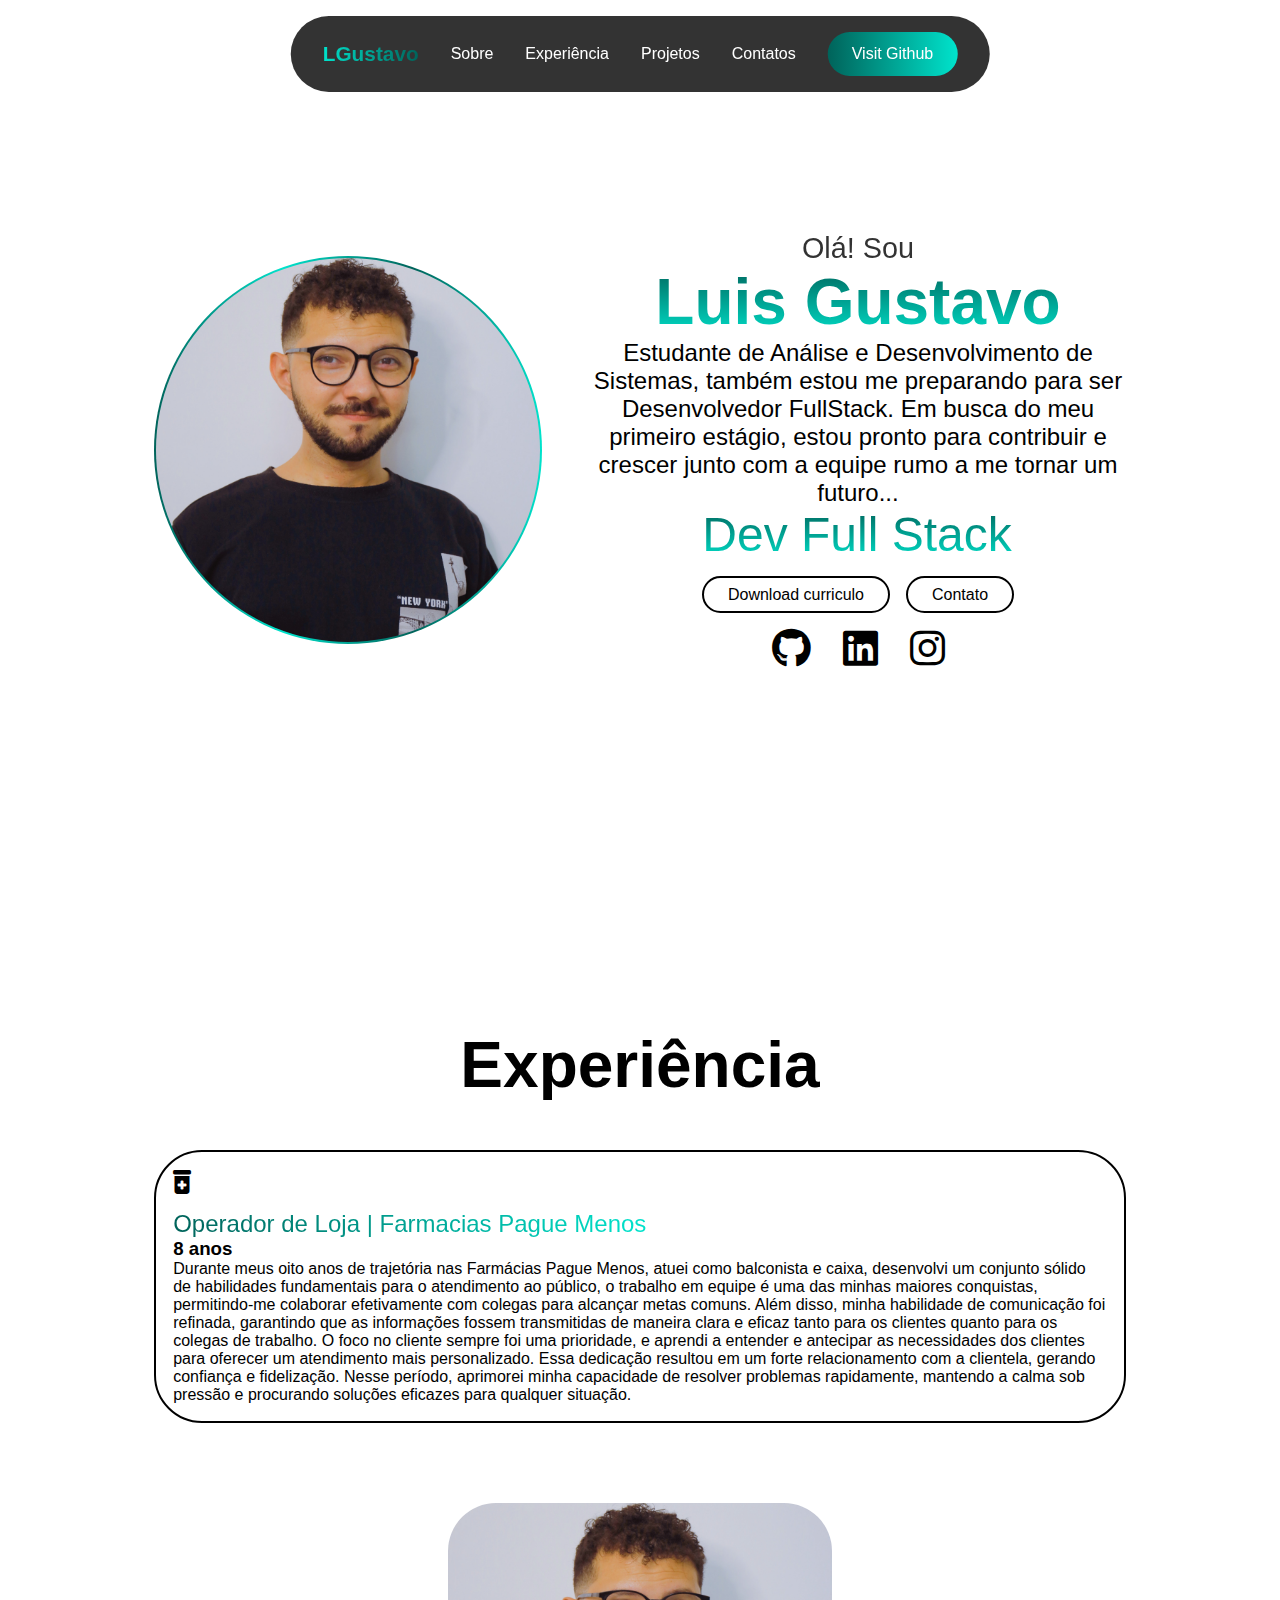
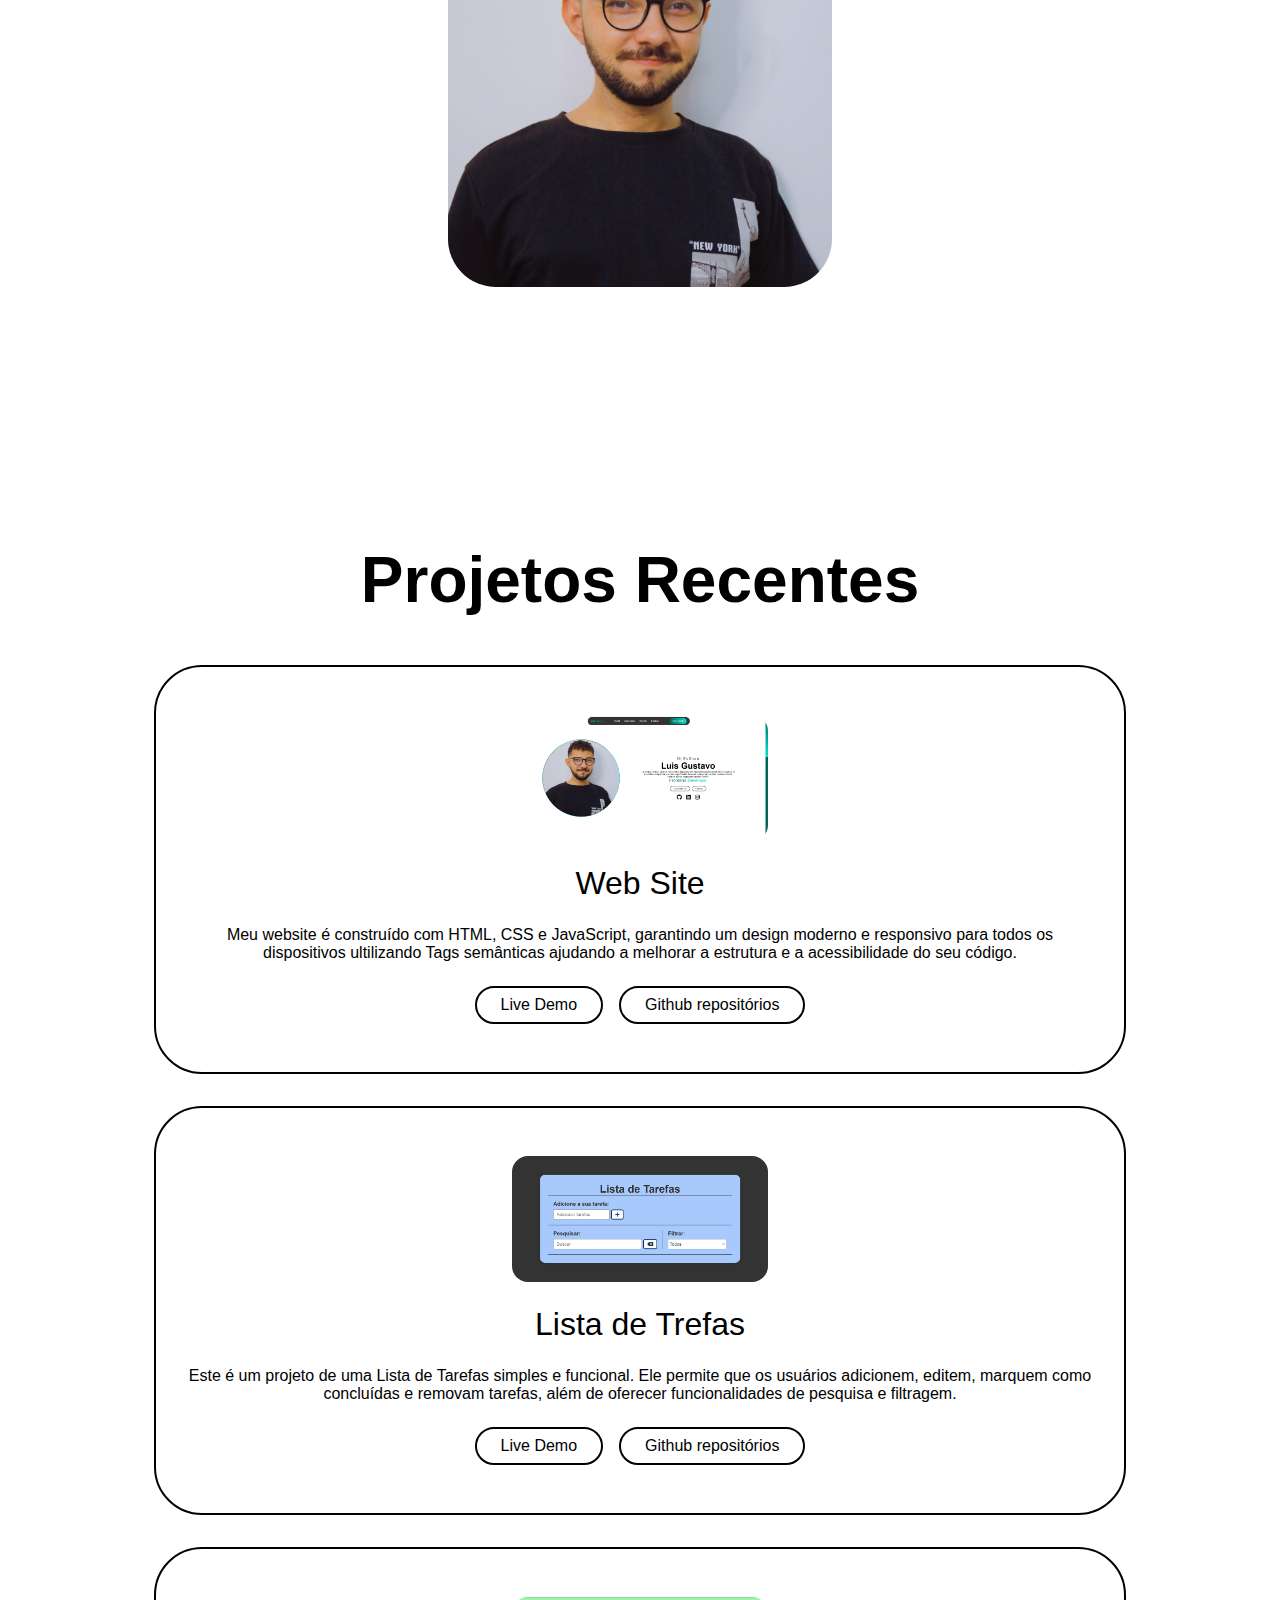
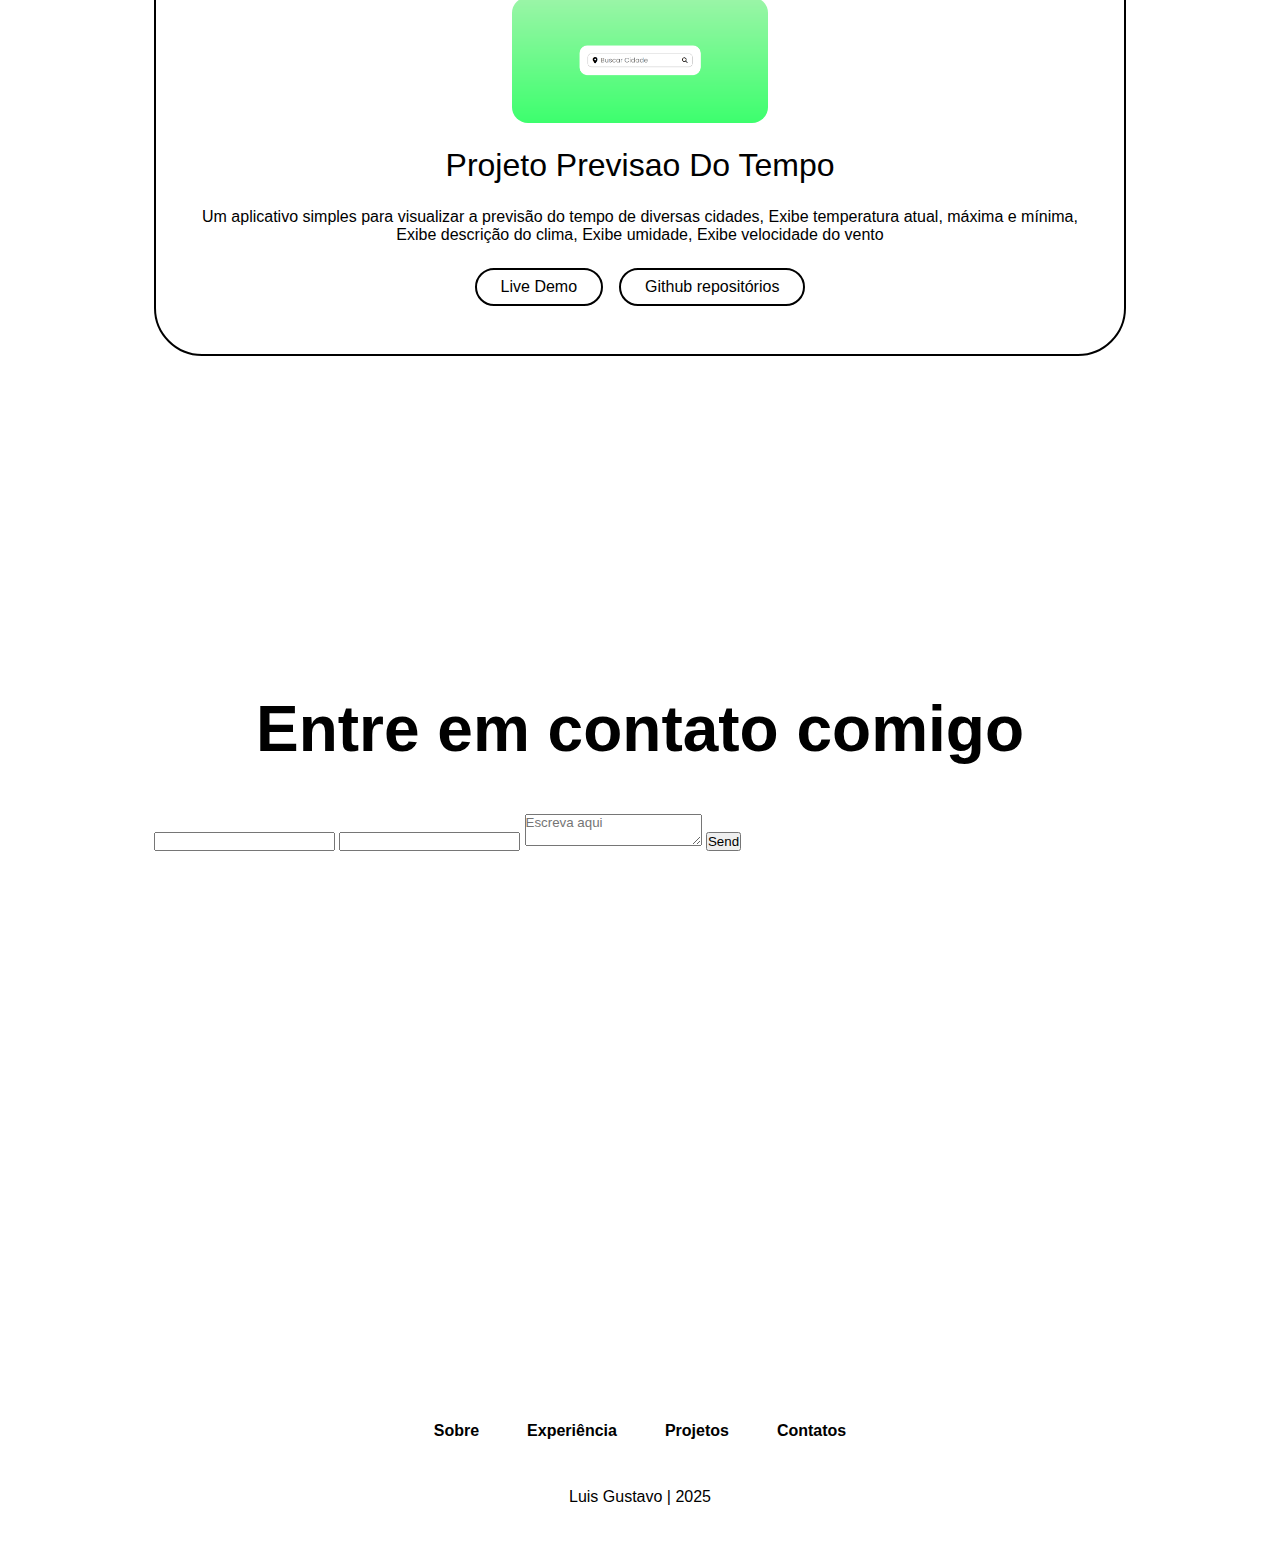
==== index.html @ 814be3de "no ar" ====
<!DOCTYPE html>
<html lang="pt-BR">
    <head>
        <meta charset="UTF-8" />
        <meta name="viewport" content="width=device-width, initial-scale=1.0" />
        <link rel="stylesheet" href="src/styles/styles.css" />
        <link rel="shortcut icon" href="face-smile-regular.svg" type="image/x-icon">
        <link
            rel="stylesheet"
            href="https://cdnjs.cloudflare.com/ajax/libs/font-awesome/6.7.2/css/all.min.css"
        />
        <title>LGustavo</title>
    </head>
    <body>
        <header class="header">
            <a href="#" class="logo"><span>LGustavo</span></a>

            <ul class="nav-links">
                <li>
                    <a href="#about">Sobre</a>
                </li>
                <li>
                    <a href="#experience">Experiência</a>
                </li>
                <li>
                    <a href="#projects">Projetos</a>
                </li>
                <li>
                    <a href="#contact">Contatos</a>
                </li>
            </ul>
            <i class="fa-solid fa-bars" id="menu-icon"></i>
            <a class="visit-btn" target="_blank" rel="noopener noreferrer" href="https://github.com/lgGustavodev">Visit Github</a>
        </header>
        <section id="about" class="about">
            <div class="about-container">
                <div class="container-img">
                    <img src="src/img/foto 2.png" alt="foto luis gustavo" />
                </div>

                <div class="info-box">
                    <div class="text">
                        <h3>Olá! Sou </h3>
                        <h1>Luis Gustavo</h1>
                        
                        <p>
                            Estudante de Análise e Desenvolvimento de Sistemas, também estou me preparando para ser Desenvolvedor FullStack. Em busca do meu primeiro estágio, estou pronto para contribuir e crescer junto com a equipe rumo a me tornar um futuro...
                        </p>
                        <span class="typing"></span>
                    </div>
                    <div class="btn-group">
                        <div><a rel="noopener noreferrer" href="Luis Gustavo Paz Barbosa (1).pdf" download="Luis Gustavo curriculo" class="btn">Download curriculo</a></div>

                        <div >
                            <a href="#contact" class="btn">Contato</a>
                        </div>
                    </div>
                    <div class="socials">
                        <a target="_blank" rel="noopener noreferrer" href="https://github.com/lgGustavodev"><i class="fa-brands fa-github"></i></a>
                        <a target="_blank" rel="noopener noreferrer" href="https://www.linkedin.com/in/lggustavodev/"><i class="fa-brands fa-linkedin"></i></a>
                        <a target="_blank" rel="noopener noreferrer" href="https://www.instagram.com/lggustavodev/"><i class="fa-brands fa-instagram"></i></a>
                    </div>
                </div>
            </div>
        </section>
        <section id="experience" class="experience">
            <h2 class="section-title">Experiência</h2>
            <div class="experience-info">
                <div class="grid">
                    <div class="grid-card">
                        <i class="fa-solid fa-prescription-bottle-medical"></i>
                        <span>Operador de Loja | Farmacias Pague Menos</span>
                        <h3>8 anos</h3>
                        <p>
                            Durante meus oito anos de trajetória nas Farmácias
                            Pague Menos, atuei como balconista e caixa,
                            desenvolvi um conjunto sólido de habilidades
                            fundamentais para o atendimento ao público, o
                            trabalho em equipe é uma das minhas maiores
                            conquistas, permitindo-me colaborar efetivamente com
                            colegas para alcançar metas comuns. Além disso,
                            minha habilidade de comunicação foi refinada,
                            garantindo que as informações fossem transmitidas de
                            maneira clara e eficaz tanto para os clientes quanto
                            para os colegas de trabalho. O foco no cliente
                            sempre foi uma prioridade, e aprendi a entender e
                            antecipar as necessidades dos clientes para oferecer
                            um atendimento mais personalizado. Essa dedicação
                            resultou em um forte relacionamento com a clientela,
                            gerando confiança e fidelização. Nesse período,
                            aprimorei minha capacidade de resolver problemas
                            rapidamente, mantendo a calma sob pressão e
                            procurando soluções eficazes para qualquer situação.
                        </p>
                    </div>
                </div>
                <img src="src/img/foto 2.png" alt="Foto Luis Gustavo" />
            </div>
        </section>
        <section id="projects" class="projects">
            <h2 class="section-title">Projetos Recentes</h2>
            <div class="projects-grid">
                <div class="project-card">
                    <img src="src/img/webSite.png" alt="WebSite" />
                    <h3>Web Site</h3>
                    <p>
                        Meu website é construído com HTML, CSS e JavaScript,
                        garantindo um design moderno e responsivo para todos os
                        dispositivos ultilizando Tags semânticas ajudando a melhorar a estrutura e a acessibilidade do seu código.
                    </p>
                    <div class="btn-group">
                        <a class="btn" target="_blank" rel="noopener noreferrer" href="https://github.com/lgGustavodev">Live Demo</a>
                        <a class="btn" rel="noopener noreferrer" href="">Github repositórios</a>
                    </div>
                </div>
                <div class="project-card">
                <img src="src/img/listadetarefas.png" alt="Lista de tarefas" />
                <h3>Lista de Trefas</h3>
                <p>
                    Este é um projeto de uma Lista de Tarefas simples e funcional. Ele permite que os usuários adicionem, editem, marquem como concluídas e removam tarefas, além de oferecer funcionalidades de pesquisa e filtragem.
                </p>
                <div class="btn-group">
                    <a class="btn" href="https://lggustavodev.github.io/Lista-de-Tarefas/" target="_blank" rel="noopener noreferrer">Live Demo</a>
                    <a class="btn" href="https://github.com/lgGustavodev/Lista-de-Tarefas" target="_blank" rel="noopener noreferrer">Github repositórios</a>
                </div>
            
            </div>
            <div class="project-card">
            <img src="src/img/previsaoTempo.png" alt="previsaoDoTempo" />
            <h3>Projeto Previsao Do Tempo</h3>
            <p>Um aplicativo simples para visualizar a previsão do tempo de diversas cidades, Exibe temperatura atual, máxima e mínima,
                Exibe descrição do clima,
                Exibe umidade,
                Exibe velocidade do vento
            </p>
            <div class="btn-group">
                <a class="btn" href="https://lggustavodev.github.io/PrevisaoDoTempo.github.io/" target="_blank" rel="noopener noreferrer">Live Demo</a>
                <a class="btn" href="https://github.com/lgGustavodev/PrevisaoDoTempo.github.io" target="_blank" rel="noopener noreferrer">Github repositórios</a>
            </div>
        </section>
        <section class="contact" id="contact">
            <div class="input-box">
                <h2 class="section-title">
                    Entre em contato comigo</h2>
            </div>
            <form action="https://formsubmit.co/lggustavodev@gmail.com" method="POST">
                <input type="text" name="name" required>
                <input type="email" name="email" required>
                <textarea name="message" placeholder="Escreva aqui" id=""></textarea>
                <input type="hidden" name="_next" value="https://127.0.0.1:5501/obrigado.html">
                <button type="submit">Send</button>
            </form>
        </section>
        <footer>
            <ul>
                <li>
                    <a href="#about">Sobre</a>
                </li>
                <li>
                    <a href="#experience">Experiência</a>
                </li>
                <li>
                    <a href="#projects">Projetos</a>
                </li>
                <li>
                    <a href="#contact">Contatos</a>
                </li>
            </ul>
            <p class="copyright"> Luis Gustavo | 2025</p>
        </footer>
        <script src="src/javascript/script.js"></script>
    </body>
</html>
---- src/styles/styles.css ----
* {
    padding: 0;
    margin: 0;
    box-sizing: border-box;
    font-family: Arial, Helvetica, sans-serif;
    text-decoration: none;
    scroll-behavior: smooth;
    list-style: none;
}
/* HEADER MENU */
header {
    position: fixed;
    top: 1rem;
    left: 50%;
    transform: translateX(-50%);
    display: flex;
    align-items: center;
    justify-content: center;
    gap: 5rem;
    background-color: rgb(0, 0, 0, 0.8);
    /*backdrop-filter: blur(8px);*/
    color: white;
    padding: 0.5rem 1.5rem;
    border-radius: 3rem;
    z-index: 10;
}
.logo {
    background: linear-gradient(to right, #00e3cc, #00635a);
    background-clip: text;
    color: transparent;
    font-size: 1.3rem;
    font-weight: 600;
    text-wrap: nowrap;
    transition: 0.3s ease;
}

.logo:hover {
    background: linear-gradient(to right, #00635a, #00e3cc);
    background-clip: text;
    color: transparent;
    transition: 0.3s ease;
    transform: scale(1.1);
}

.nav-links {
    display: flex;
    gap: 2rem;
}

li a {
    position: relative;
    color: white;
    font-weight: 300;
}
li a::before {
    position: absolute;
    content: "";
    width: 0;
    left: 0;
    height: 5px;
    top: 25px;
    border-radius: 1rem;
    transition: 0.3s ease-in-out;
    background: linear-gradient(to right, #00635a, #00e3cc);
}
li a:hover:before {
    width: 100%;
}

.visit-btn {
    padding: 0.8rem 1.5rem;
    border-radius: 3rem;
    border: none;
    font-weight: 500;
    font-size: 1rem;
    color: white;
    cursor: pointer;
    text-wrap: nowrap;
    transition: 0.3s ease-in-out;
    background: linear-gradient(to right, #00635a, #00e3cc);
}
.visit-btn:hover {
    background: linear-gradient(to right, #00e3cc, #00635a);

    transform: scale(1.03);
}

#menu-icon {
    font-size: 2rem;
    display: none;
}

/* SECTION ABOUT */

section {
    min-height: 100vh;
    padding: 8rem 12%;
    width: 100%;
    position: relative;
}
.about {
    display: flex;
    align-items: center;
    justify-content: center;
}

.about .about-container {
    display: flex;
    align-items: center;
    justify-content: center;
    gap: 7rem;
}

.container-img {
    display: inline-block;
    padding: 2px;
    background: linear-gradient(to right, #00635a, #00e3cc, #00635a, #00e3cc);
    border-radius: 50%;
}

.about img {
    display: block;
    width: 30vw;
    border-radius: 50%;
}
.info-box {
    display: flex;
    flex-direction: column;
    text-align: center;
    align-items: center;
    justify-content: center;
    gap: 1.5rem;
}
.info-box p {
    font-size: 1.5rem;
}
.info-box h3 {
    font-size: 1.8rem;
    font-weight: 500;
    opacity: 0.8;
}

.info-box h1 {
    background: linear-gradient(#00635a, #00e3cc);
    background-clip: text;
    color: transparent;
    font-size: 4rem;
    font-weight: 600;
    text-wrap: nowrap;
    transition: 0.3s ease-in-out;
}

.info-box span {
    background: linear-gradient(#00635a, #00e3cc);
    background-clip: text;
    color: transparent;
    font-size: 3rem;
}
/*SECTION EXPERIENCE*/
.btn-group {
    display: flex;
    gap: 1rem;
}
.btn {
    border-radius: 3rem;
    padding: 0.5rem 1.5rem;
    border: 2px solid black;

    color: black;
    font-weight: 400;
    text-wrap: nowrap;
    transition: 0.2s ease-in-out;
}

.btn:hover {
    background: linear-gradient(#00635a, #00e3cc);
    color: rgb(3, 3, 3);
    font-weight: 500;
}
.socials {
    display: flex;
    gap: 2rem;
}

.socials i {
    font-size: 2.5rem;
    color: black;
    cursor: pointer;
    transition: 0.2s ease-in-out;
}
.socials i:hover {
    transform: scale(1.1);
    background: linear-gradient(
        #00635a,
        #00e3cc
    ); /* Defina o gradiente de cores */
    -webkit-background-clip: text; /* Aplica o gradiente ao texto */
    background-clip: text; /* Aplica o gradiente ao texto */
    color: transparent; /* Torna o texto transparente para que o gradiente apareça */
}
.section-title {
    text-align: center;
    font-size: 4rem;
    font-weight: 600;
    margin-bottom: 3rem;
}
.experience-info {
    display: flex;
    align-items: center;
    justify-content: center;
    gap: 5rem;
}
.experience img {
    width: 24vw;
    border-radius: 3rem;
}
.grid {
    display: flex;
    flex-direction: column;
}
.grid-card {
    border: 2px solid black;
    border-radius: 3rem;
    padding: 3rem;
    display: flex;
    flex-direction: column;
    align-items: baseline;
    justify-content: left;
    cursor: pointer;
    transition: 0.2s ease-in-out;
}
.grid-card:hover {
    transform: scale(1.02);
    background-color: black;
    color: white;
}

.grid-card i {
    font-size: 1.5rem;
    margin-bottom: 1rem;
}
.grid-card span {
    font-size: 1.5rem;
    font-weight: 500;
    background: linear-gradient(to right, #00635a, #00e3cc);
    background-clip: text;
    color: transparent;
}
::-webkit-scrollbar {
    width: 20px;
}
::-webkit-scrollbar-track {
    background-color: #00635a;
}
::-webkit-scrollbar-thumb {
    background: linear-gradient(to bottom, #00635a, #00e3cc);
}

/* SECTION PROJECTS */
.projects-grid {
    display: flex;
    gap: 2rem;
}
.project-card {
    padding: 3rem 2rem;
    display: flex;
    flex-direction: column;
    align-items: center;
    justify-content: center;
    text-align: center;
    gap: 1.5rem;
    border: 2px solid black;
    border-radius: 3rem;
    cursor: pointer;
    transition: 0.3s ease-in-out;
}
.project-card:hover {
    background-color: black;
    color: white;
    transform: translateY(-10px) scale(1.02);
}

.project-card img {
    width: 20vw;
    border-radius: 1rem;
}

.project-card:hover .btn {
    border: 2px solid white;
    color: white;
}
.project-card:hover .btn:hover {
    border: 2px solid white;
    background-color: white;
    color: black;
}

.project-card h3 {
    font-size: 2rem;
    font-weight: 500;
}

/* Section Contact */

.input-box {
    display: flex;
    flex-direction: column;
    align-items: center;
    justify-content: center;
    text-align: center;
    gap: 2rem;
    margin-top: 5rem;
}
.input-box input {
    border-radius: 3rem;
    border: 2px solid black;
    padding: 2rem 8rem;
    font-size: 3rem;
}
.input-box input::placeholder {
    font-size: 3rem;
}

input {
    position: relative;

    text-align: center;
}

footer {
    bottom: 0;
    left: 0;
    height: 10rem;
    width: 100%;
    display: flex;
    flex-direction: column;
    gap: 1rem;
    align-items: center;
    justify-content: center;
}
footer ul {
    display: flex;
    align-items: center;
    gap: 3rem;
}
footer ul li a {
    color: black;
    font-weight: 600;
}
.copyright {
    font-size: 300;
    margin-top: 2rem;
}
/* responsivo*/

@media (max-width: 1280px) {
    header {
        padding: 1rem 2rem;
        gap: 2rem;
    }
    .about .about-container {
        gap: 3rem;
    }
    .experience-info {
        flex-direction: column;
    }
    .input-box input {
        padding: 2rem 5rem;
        font-size: 2.5rem;
    }
    .input input::placeholder {
        font-size: 2.5rem;
    }
    .experience img {
        width: 30vw;
    }
    .grid-card {
        padding: 1.1rem;
    }
    .projects-grid {
        display: flex;
        flex-direction: column;
        gap: 2rem;
    }
}

@media (max-width: 760px) {
    header {
        gap: 1rem;
        padding: 1rem 1rem;
    }
    header .logo {
        font-size: 1rem;
    }
    header .visit-btn {
        display: none;
    }
    .about {
        padding-top: 6rem;
    }
    .about-container {
        flex-direction: column;
    }
    .input-box input {
        padding: 1rem 2rem;
        font-size: 1.8rem;
    }
    .input-box input::placeholder {
        font-size: 1.8rem;
    }
    section {
        min-height: 100vh;
        padding: 5rem 5%;
        width: 100%;
        position: relative;
    }
    .experience img {
        width: 80vw;
    }
    .projects-grid {
        display: flex;
        flex-direction: column;
        gap: 2rem;
    }
    .project-card img {
        width: 75vw;
        border-radius: 1rem;
    }
}

@media (max-width: 600px) {
    header #menu-icon {
        display: block;
    }
    .about .about-container {
        gap: 1rem;
    }
    .nav-links {
        position: absolute;
        top: 100%;
        margin-top: 1rem;
        width: 50%;
        padding: 1rem;
        color: white;
        display: flex;
        flex-direction: column;
        text-align: center;
        background: rgba(0, 0, 0, 0.9);
        border-radius: 3rem;
        display: none;
    }
    .nav-links li {
        margin-top: 1.5rem;
        padding: 1rem;
    }
    .nav-links.active {
        display: flex;
    }
    header {
        padding: 1rem 4.5rem;
        gap: 5rem;
    }
    header .logo {
        font-size: 1.5rem;
    }
    .about-container img {
        width: 70vw;
    }
    .info-box h3 {
        font-size: 1.5rem;
    }
    .info-box h1 {
        font-size: 3.5rem;
    }

    .info-box p {
        font-size: 1.1rem;
    }
    .info-box span {
        font-size: 2.5rem;
    }

    .input-box input {
        padding: 0.5rem 3rem;
        width: 80%;
        font-size: 1.5rem;
    }
    .input-box input::placeholder {
        font-size: 1.5rem;
    }
    footer ul {
        gap: 0.6rem;
    }
}
/*animaco*/
.typing {
    border-right: 2px solid;
    white-space: nowrap;
    overflow: hidden;
    animation: blink-caret 0.75s step-end infinite;
}

@keyframes blink-caret {
    from,
    to {
        border-color: transparent;
    }
    50% {
        border-color: black;
    }
}
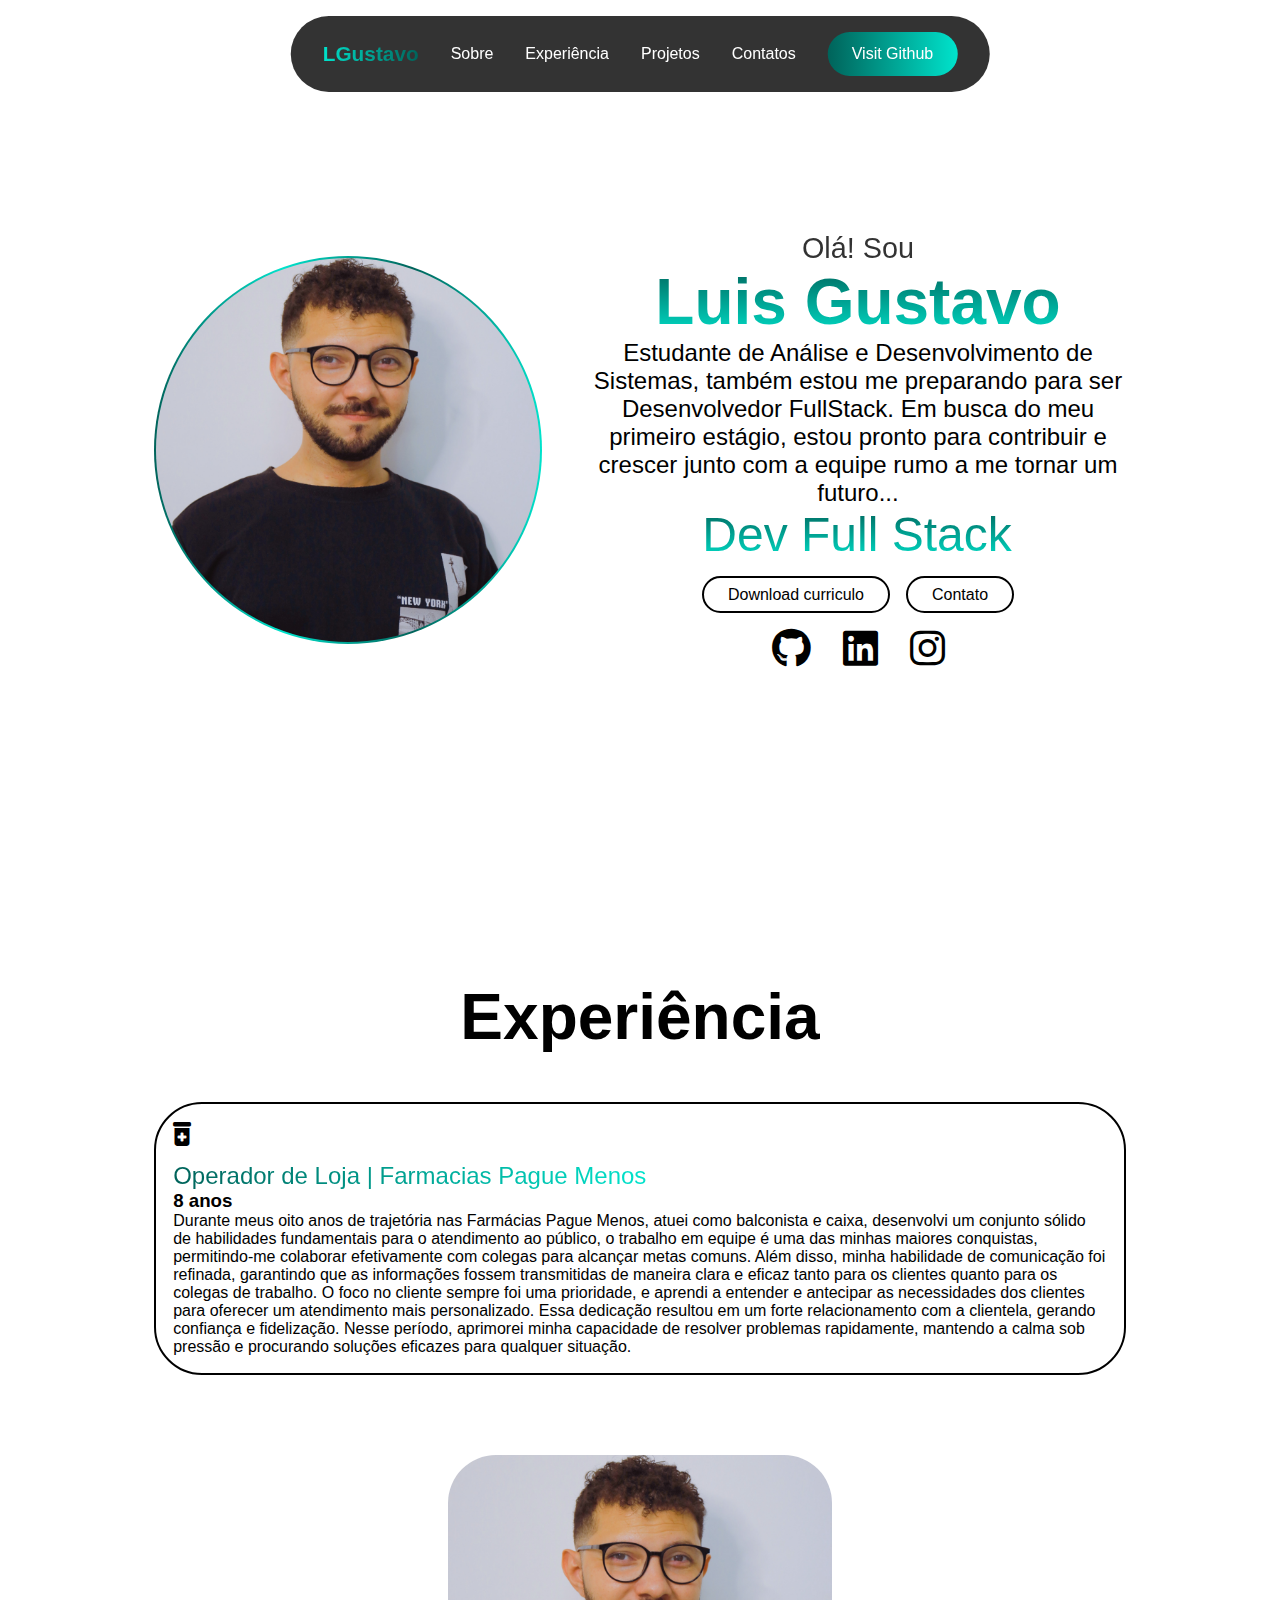
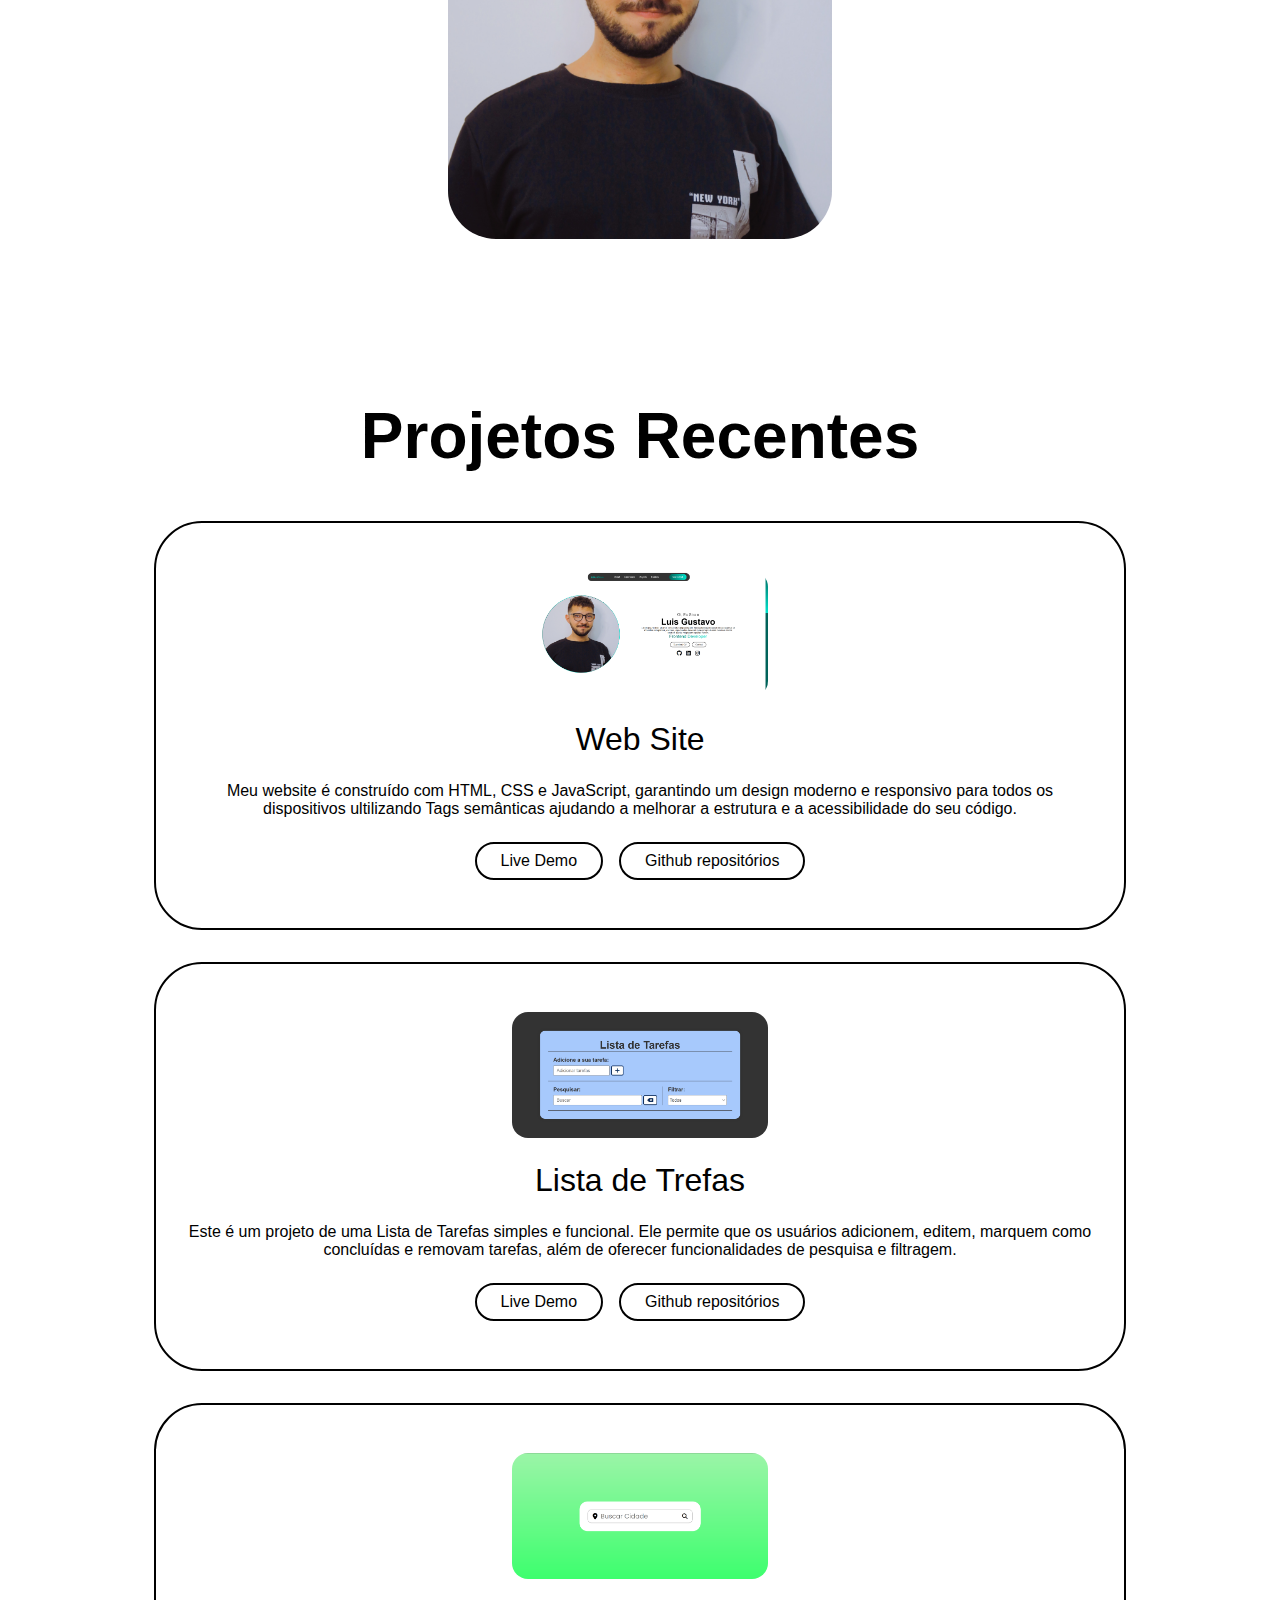
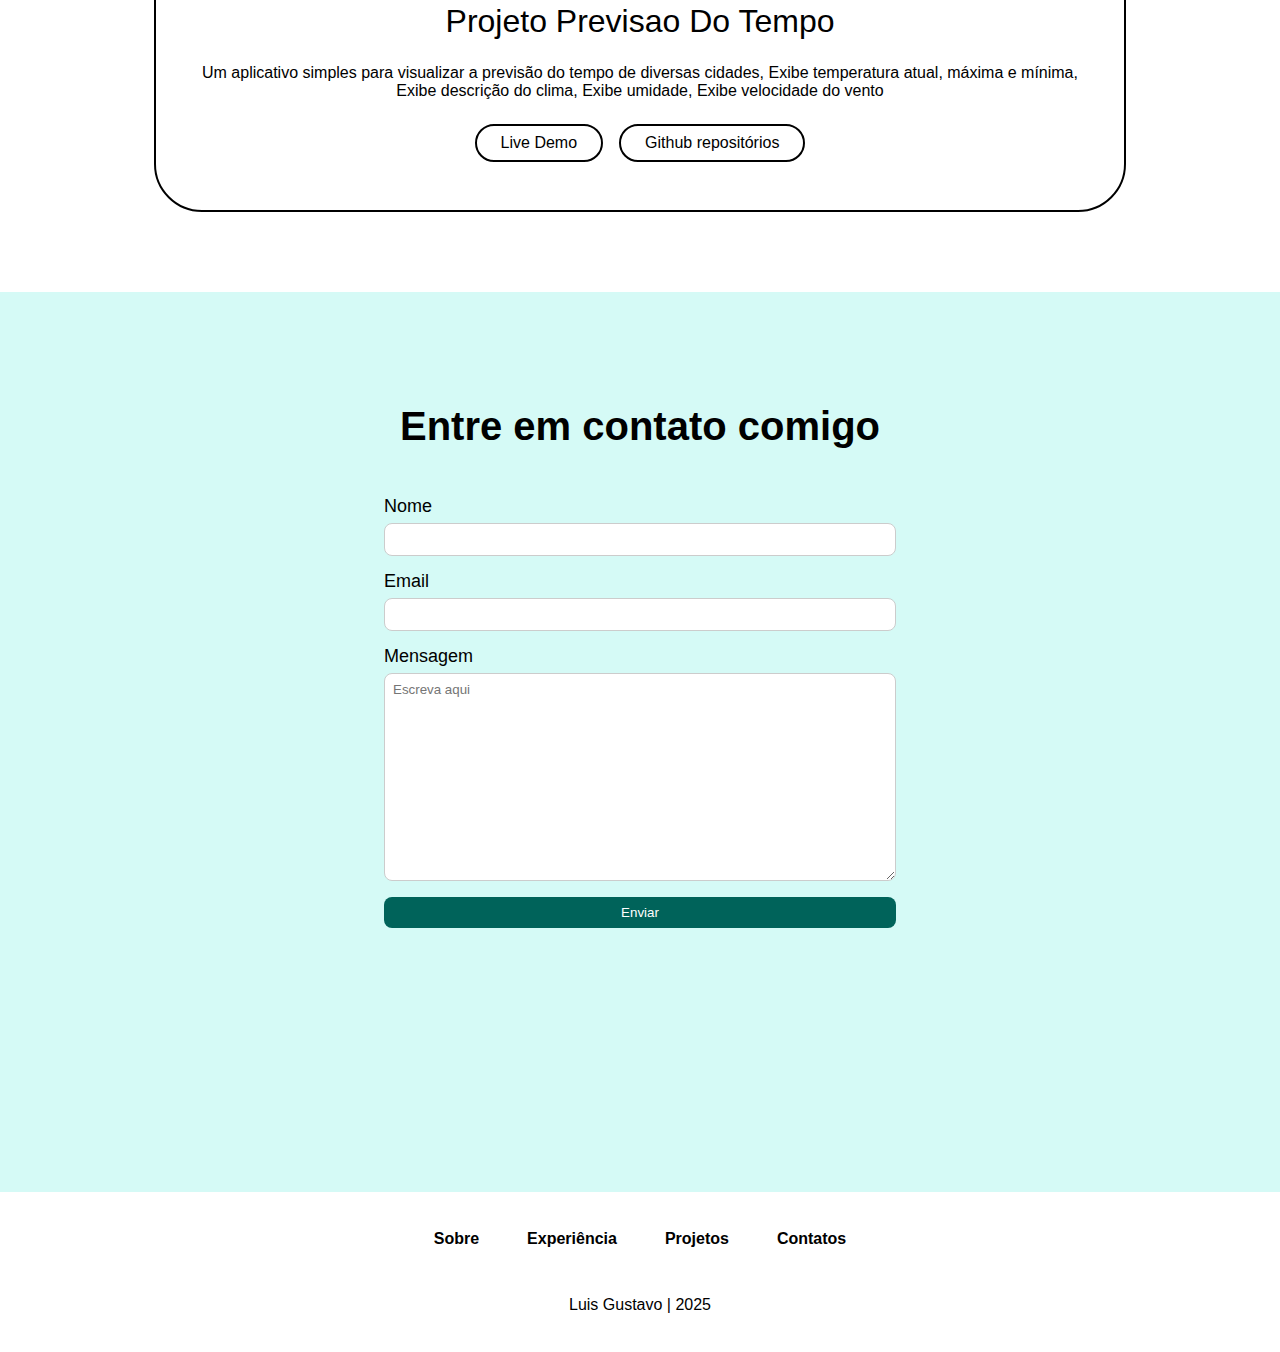
==== commit 1f6c8700: "quase pronto" ====
--- a/index.html
+++ b/index.html
@@ -143,12 +143,16 @@
                 <h2 class="section-title">
                     Entre em contato comigo</h2>
             </div>
-            <form action="https://formsubmit.co/lggustavodev@gmail.com" method="POST">
+            <form class="form" action="https://formsubmit.co/lggustavodev@gmail.com" method="POST">
+                <label for="name" id="name">Nome</label>
                 <input type="text" name="name" required>
+                <label for="email" id="email" >Email</label>
                 <input type="email" name="email" required>
-                <textarea name="message" placeholder="Escreva aqui" id=""></textarea>
-                <input type="hidden" name="_next" value="https://127.0.0.1:5501/obrigado.html">
-                <button type="submit">Send</button>
+                <label for="message">Mensagem</label>
+                <textarea name="message" placeholder="Escreva aqui" id="message" required></textarea>
+                <input type="hidden" name="_next" value="https://lggustavodev.github.io/luisgustavodev/obrigado.html">
+                <button type="submit">Enviar</button>
+            
             </form>
         </section>
         <footer>
--- a/src/styles/styles.css
+++ b/src/styles/styles.css
@@ -94,7 +94,7 @@
 
 section {
     min-height: 100vh;
-    padding: 8rem 12%;
+    padding: 5rem 12%;
     width: 100%;
     position: relative;
 }
@@ -309,7 +309,7 @@
     justify-content: center;
     text-align: center;
     gap: 2rem;
-    margin-top: 5rem;
+    margin-top: 2rem;
 }
 .input-box input {
     border-radius: 3rem;
@@ -323,10 +323,65 @@
 
 input {
     position: relative;
-
-    text-align: center;
-}
-
+}
+.form {
+    width: 100%;
+    max-width: 32rem;
+    font-size: 1.125rem;
+}
+.contact {
+    display: flex;
+    flex-direction: column;
+    align-items: center;
+    background-color: #d5faf6;
+}
+.contact h2 {
+    font-size: 2.5rem;
+}
+.form label,
+.form input,
+.form textarea,
+.form button {
+    width: 100%;
+    display: block;
+}
+.form label {
+    color: rgb(0, 0, 0);
+    line-height: 1;
+    margin-bottom: 0.5rem;
+}
+.form input,
+.form textarea {
+    padding: 0.5rem;
+    margin-bottom: 1rem;
+    border: 1px solid #ccc;
+    border-radius: 8px;
+    transition: border-color, box-shadow 0.2s;
+}
+.form textarea {
+    min-height: 13rem;
+    resize: vertical;
+}
+.form input:hover,
+.form input:focus,
+.form textarea:hover,
+.form textarea:focus {
+    border-color: #00635a;
+    box-shadow: 0 0 0 3px #00e3cc;
+}
+.form button {
+    display: block;
+    padding: 0.5rem 1rem;
+    background-color: #00635a;
+    color: white;
+    border: none;
+    border-radius: 8px;
+    cursor: pointer;
+    transition: background-color 0.2s;
+}
+.form button:hover {
+    background: linear-gradient(#00635a, #00e3cc);
+}
 footer {
     bottom: 0;
     left: 0;
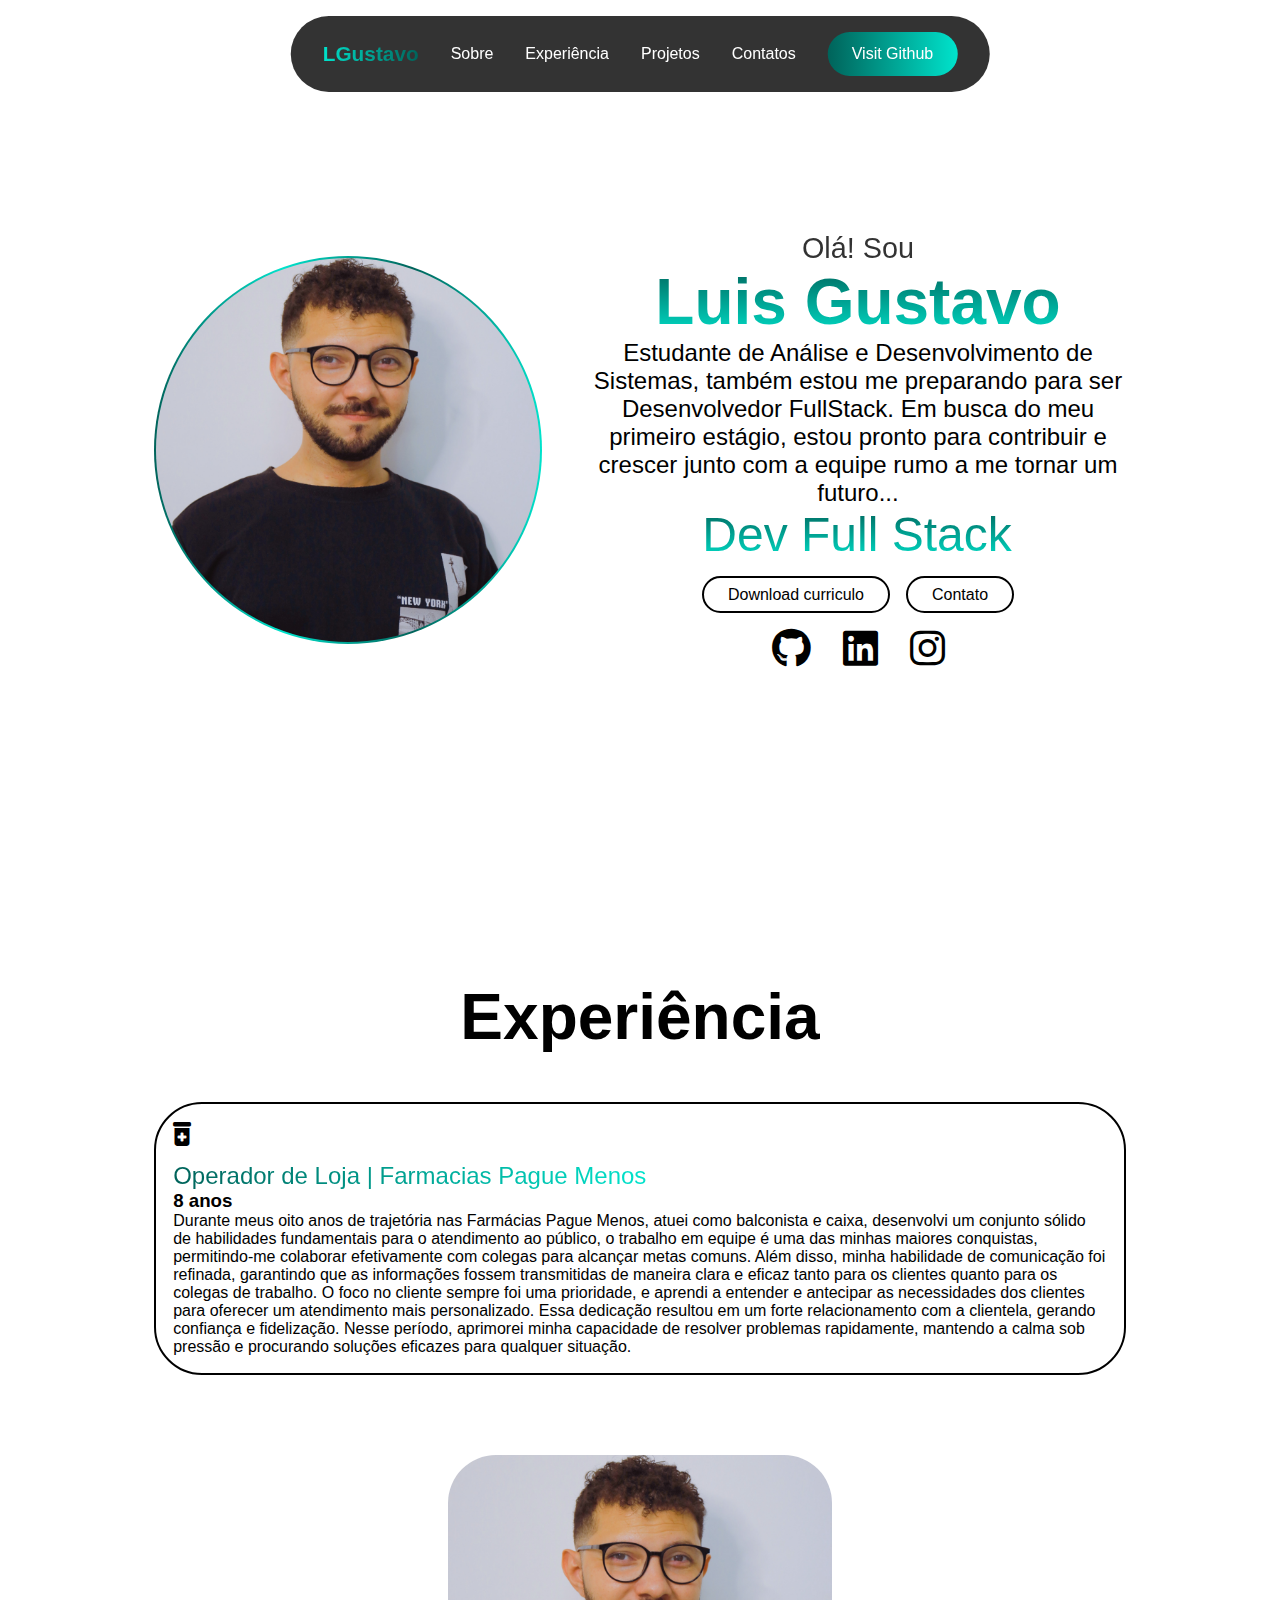
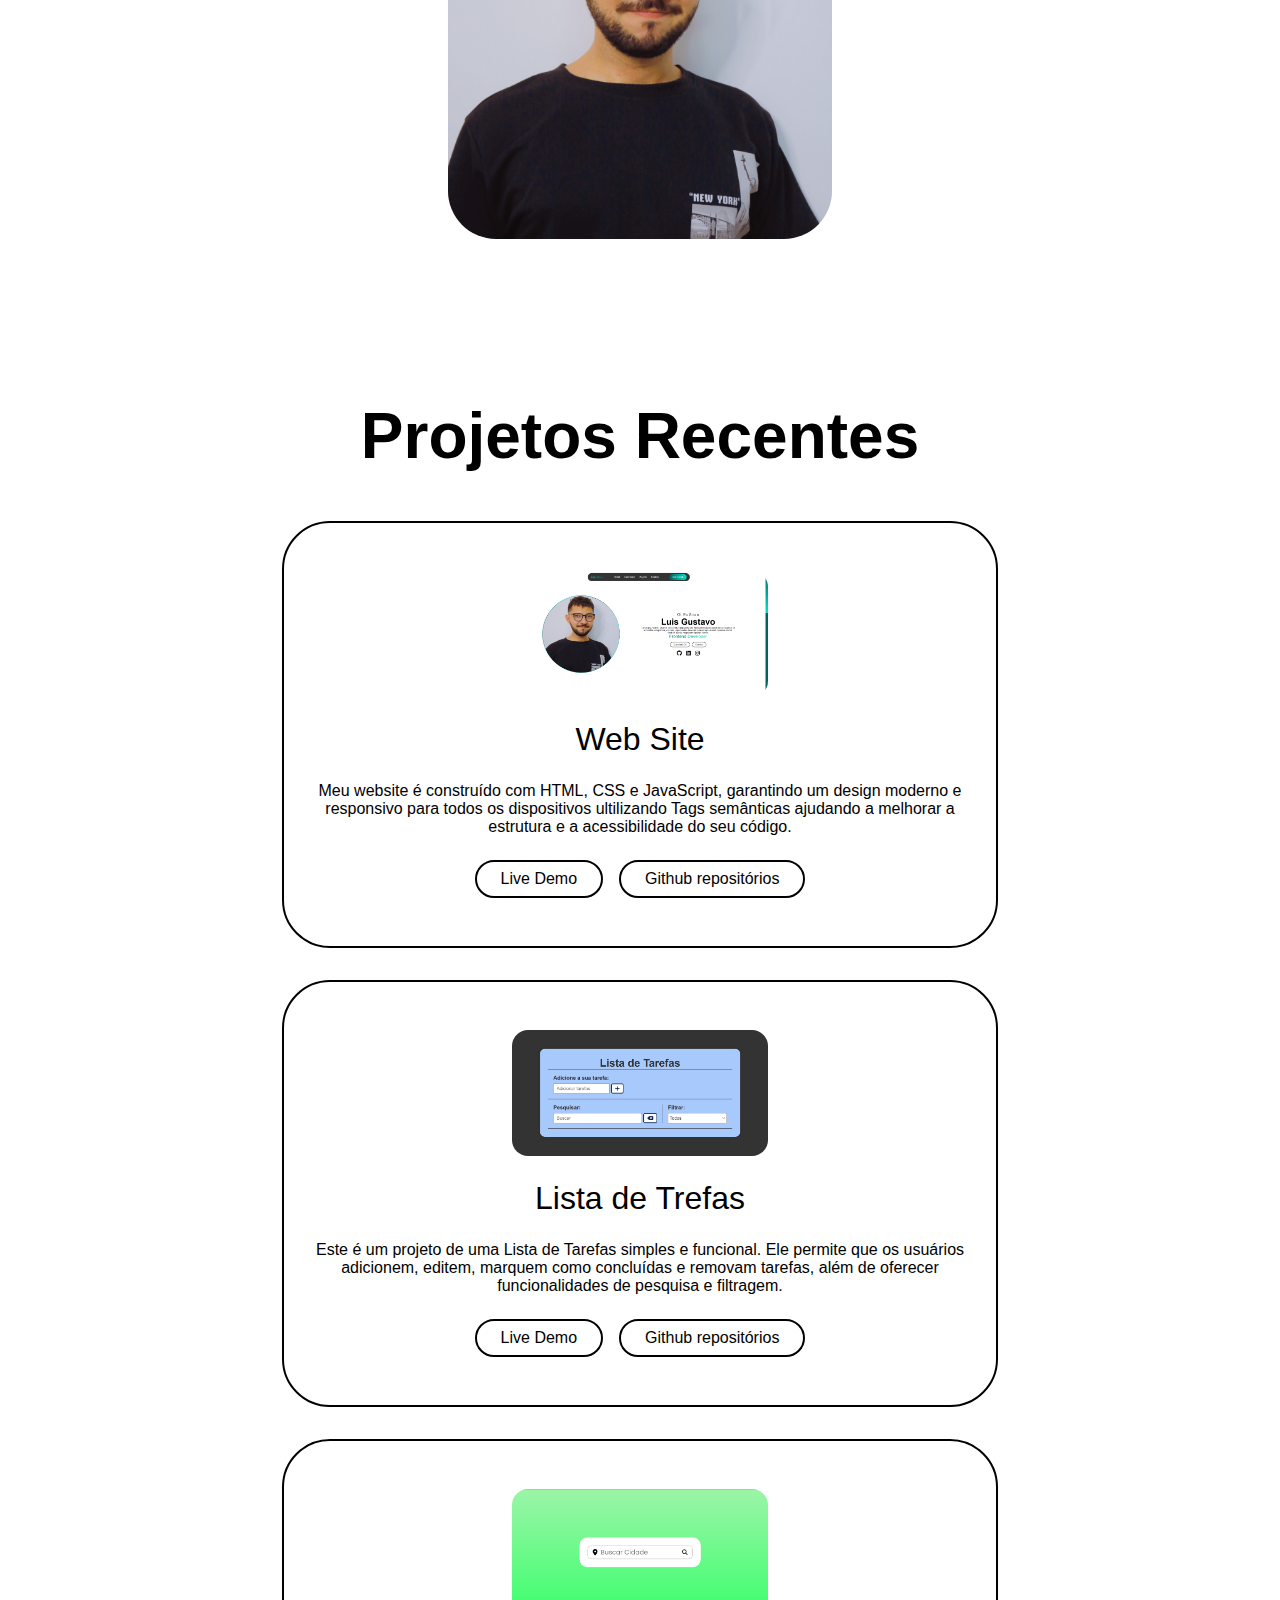
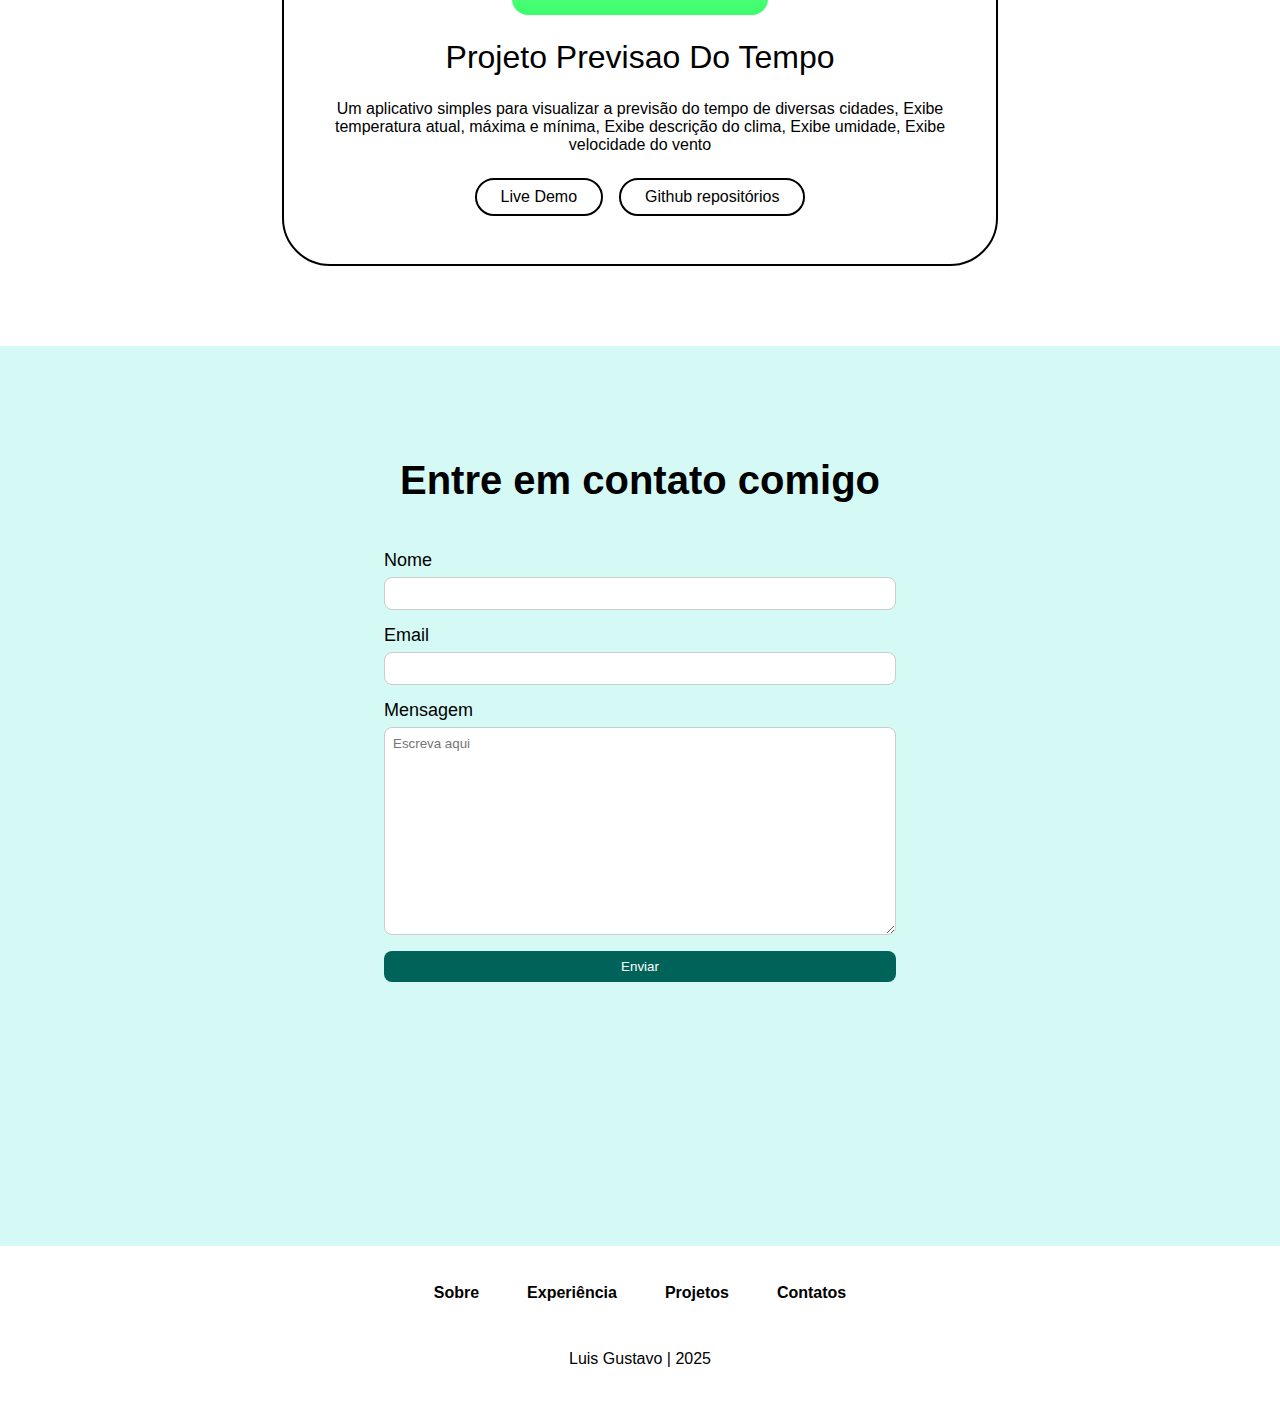
==== commit 5d240731: "deu certo" ====
--- a/index.html
+++ b/index.html
@@ -4,7 +4,7 @@
         <meta charset="UTF-8" />
         <meta name="viewport" content="width=device-width, initial-scale=1.0" />
         <link rel="stylesheet" href="src/styles/styles.css" />
-        <link rel="shortcut icon" href="face-smile-regular.svg" type="image/x-icon">
+        <link rel="shortcut icon" href="src/img/face-smile-regular.svg" type="image/x-icon">
         <link
             rel="stylesheet"
             href="https://cdnjs.cloudflare.com/ajax/libs/font-awesome/6.7.2/css/all.min.css"
@@ -49,7 +49,7 @@
                         <span class="typing"></span>
                     </div>
                     <div class="btn-group">
-                        <div><a rel="noopener noreferrer" href="Luis Gustavo Paz Barbosa (1).pdf" download="Luis Gustavo curriculo" class="btn">Download curriculo</a></div>
+                        <div><a rel="noopener noreferrer" href="src/img/Luis Gustavo Paz Barbosa (1).pdf" download="Luis Gustavo curriculo" class="btn">Download curriculo</a></div>
 
                         <div >
                             <a href="#contact" class="btn">Contato</a>
--- a/src/styles/styles.css
+++ b/src/styles/styles.css
@@ -257,6 +257,15 @@
 }
 
 /* SECTION PROJECTS */
+.projects {
+    display: flex;
+    flex-direction: column;
+    align-items: center;
+    justify-content: center;
+    text-align: center;
+    margin: 0 auto;
+    width: 80%; /* Ajuste essa porcentagem conforme necessário */
+}
 .projects-grid {
     display: flex;
     gap: 2rem;
@@ -465,12 +474,15 @@
     }
     section {
         min-height: 100vh;
-        padding: 5rem 5%;
+        padding: 5rem 1rem;
         width: 100%;
         position: relative;
     }
     .experience img {
         width: 80vw;
+    }
+    .project-card {
+        padding: 3rem 0.5rem;
     }
     .projects-grid {
         display: flex;
@@ -490,6 +502,7 @@
     .about .about-container {
         gap: 1rem;
     }
+
     .nav-links {
         position: absolute;
         top: 100%;
@@ -543,6 +556,7 @@
     .input-box input::placeholder {
         font-size: 1.5rem;
     }
+
     footer ul {
         gap: 0.6rem;
     }
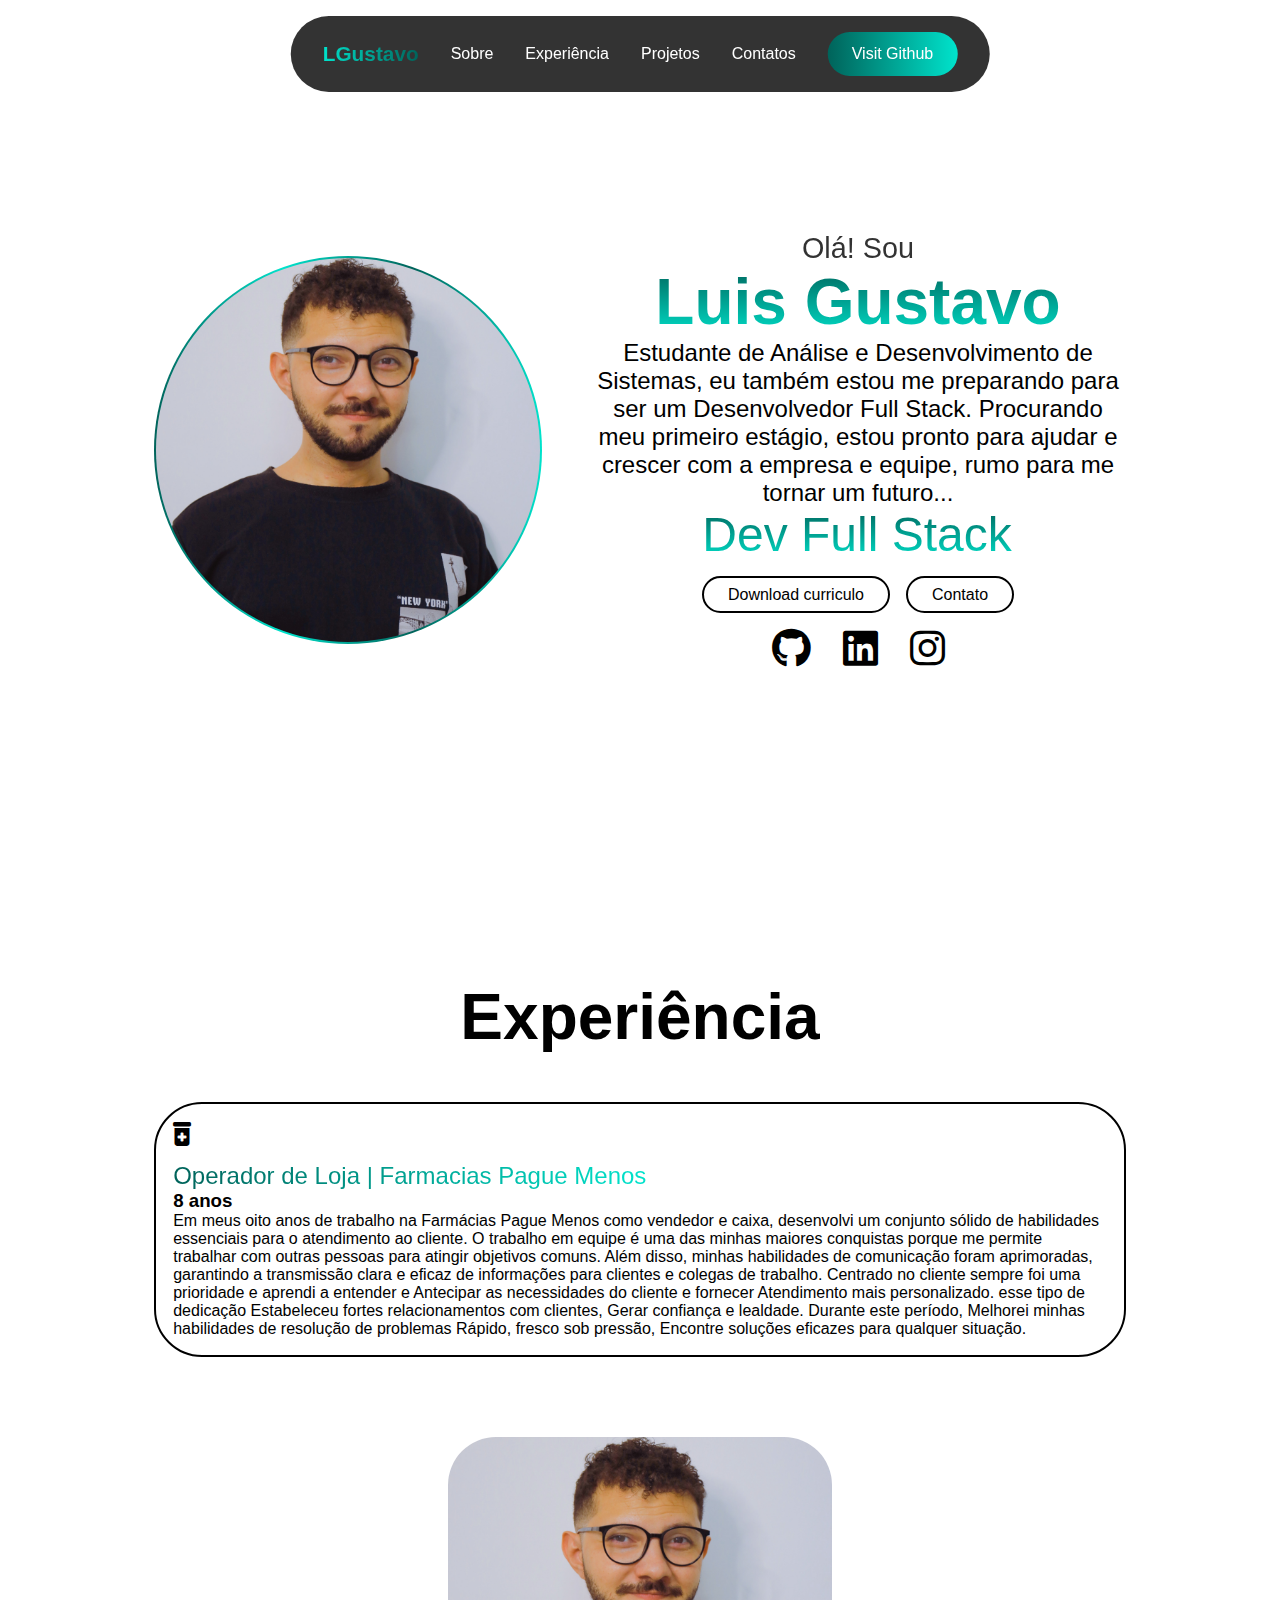
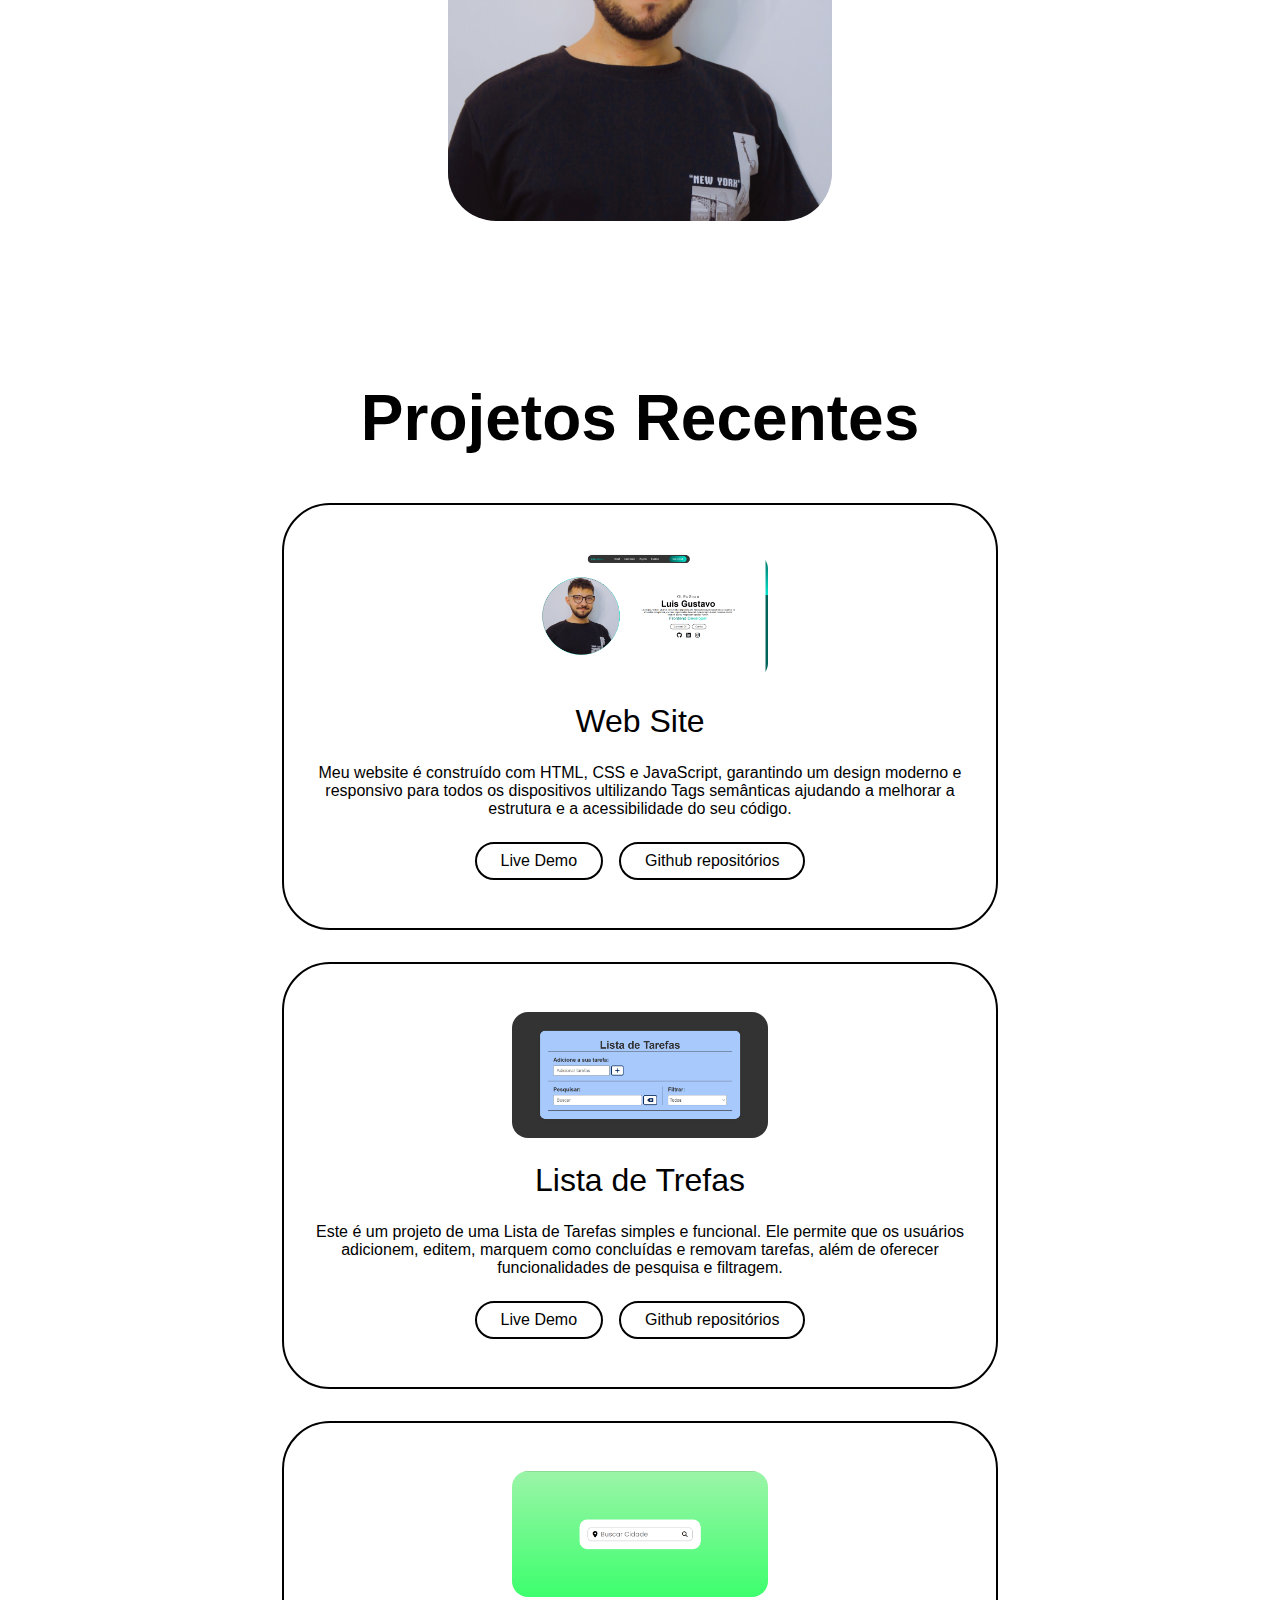
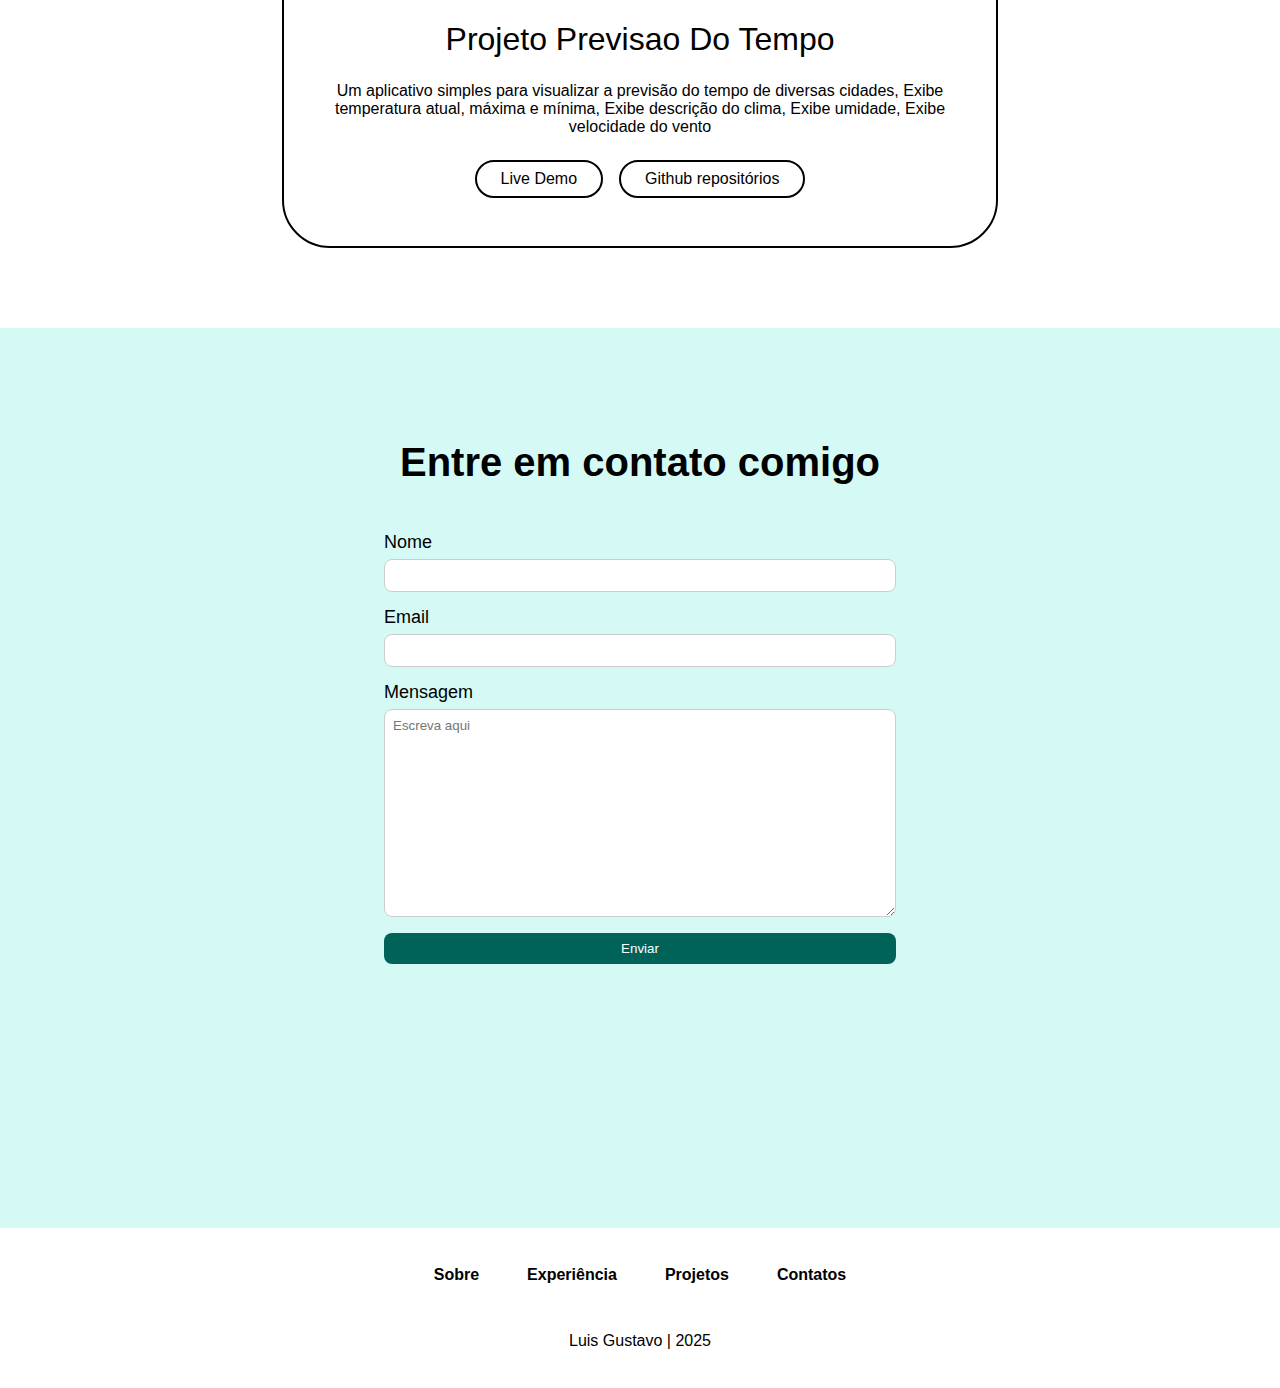
==== commit baf425ec: "texto novo" ====
--- a/index.html
+++ b/index.html
@@ -44,7 +44,7 @@
                         <h1>Luis Gustavo</h1>
                         
                         <p>
-                            Estudante de Análise e Desenvolvimento de Sistemas, também estou me preparando para ser Desenvolvedor FullStack. Em busca do meu primeiro estágio, estou pronto para contribuir e crescer junto com a equipe rumo a me tornar um futuro...
+                            Estudante de Análise e Desenvolvimento de Sistemas, eu também estou me preparando para ser um Desenvolvedor Full Stack. Procurando meu primeiro estágio, estou pronto para ajudar e crescer com a empresa e equipe, rumo para me tornar um futuro...͏
                         </p>
                         <span class="typing"></span>
                     </div>
@@ -72,25 +72,16 @@
                         <span>Operador de Loja | Farmacias Pague Menos</span>
                         <h3>8 anos</h3>
                         <p>
-                            Durante meus oito anos de trajetória nas Farmácias
-                            Pague Menos, atuei como balconista e caixa,
-                            desenvolvi um conjunto sólido de habilidades
-                            fundamentais para o atendimento ao público, o
-                            trabalho em equipe é uma das minhas maiores
-                            conquistas, permitindo-me colaborar efetivamente com
-                            colegas para alcançar metas comuns. Além disso,
-                            minha habilidade de comunicação foi refinada,
-                            garantindo que as informações fossem transmitidas de
-                            maneira clara e eficaz tanto para os clientes quanto
-                            para os colegas de trabalho. O foco no cliente
-                            sempre foi uma prioridade, e aprendi a entender e
-                            antecipar as necessidades dos clientes para oferecer
-                            um atendimento mais personalizado. Essa dedicação
-                            resultou em um forte relacionamento com a clientela,
-                            gerando confiança e fidelização. Nesse período,
-                            aprimorei minha capacidade de resolver problemas
-                            rapidamente, mantendo a calma sob pressão e
-                            procurando soluções eficazes para qualquer situação.
+                            Em meus oito anos de trabalho na Farmácias Pague Menos como vendedor e caixa, desenvolvi um conjunto sólido de habilidades essenciais para o atendimento ao cliente. O trabalho em equipe é uma das minhas maiores conquistas porque me permite trabalhar com outras pessoas para atingir objetivos comuns. Além disso, minhas habilidades de comunicação foram aprimoradas, garantindo a transmissão clara e eficaz de informações para clientes e colegas de trabalho.
+                            Centrado no cliente
+                            sempre foi uma prioridade e aprendi a entender e
+                            Antecipar as necessidades do cliente e fornecer
+                            Atendimento mais personalizado. esse tipo de dedicação
+                            Estabeleceu fortes relacionamentos com clientes,
+                            Gerar confiança e lealdade. Durante este período,
+                            Melhorei minhas habilidades de resolução de problemas
+                            Rápido, fresco sob pressão,
+                            Encontre soluções eficazes para qualquer situação.
                         </p>
                     </div>
                 </div>
